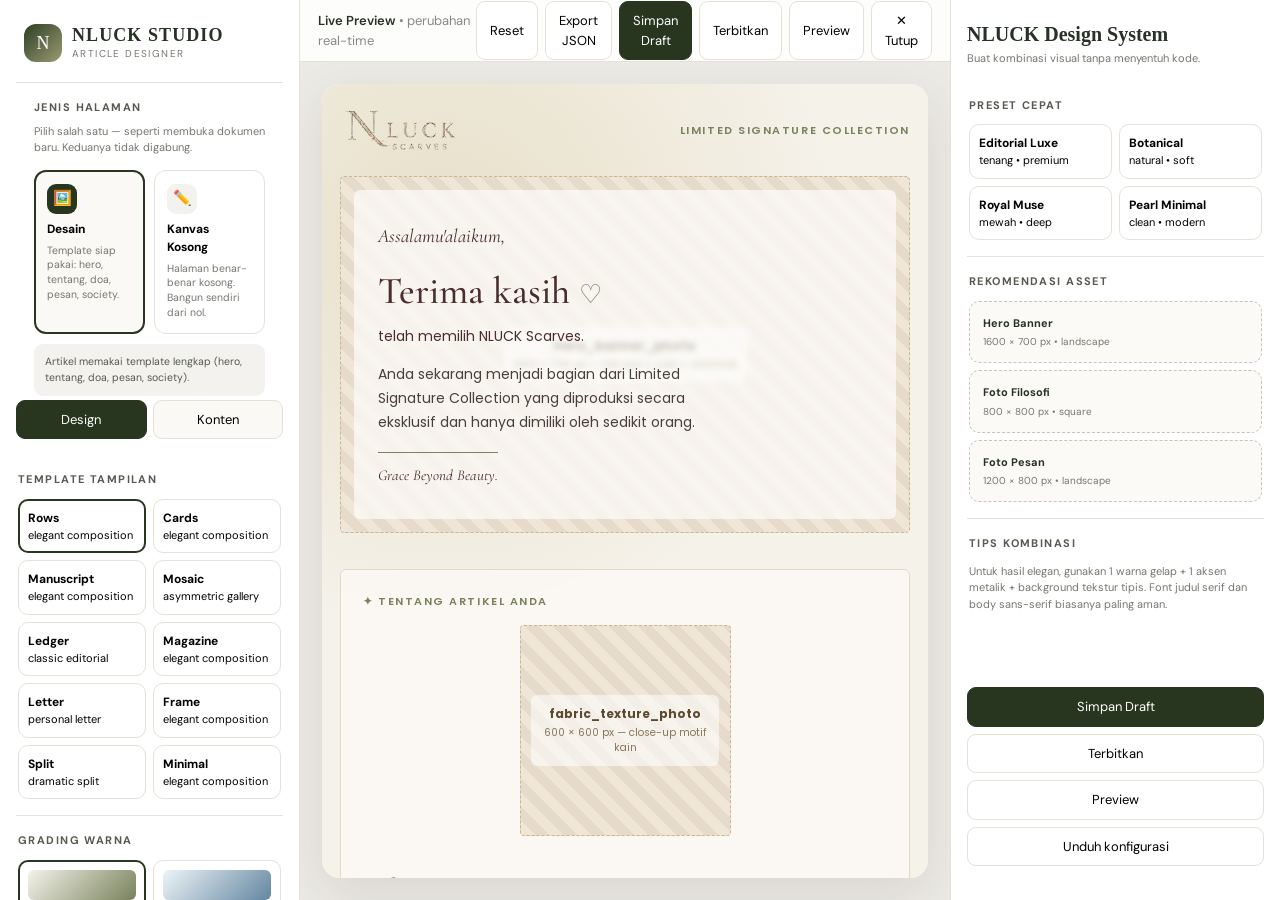
==== public/studio/admin.html @ c6d3f6ca "Initial commit - Nluck project" ====
<!DOCTYPE html>
<html lang="id">
<head>
<meta charset="UTF-8"><meta name="viewport" content="width=device-width,initial-scale=1.0">
<title>NLUCK Studio — Article Designer</title>
<link rel="preconnect" href="https://fonts.googleapis.com"><link href="https://fonts.googleapis.com/css2?family=Amiri:wght@400;700&family=Cormorant+Garamond:ital,wght@0,400;0,500;0,600;1,400;1,500&family=DM+Sans:wght@300;400;500;600;700&family=DM+Serif+Display&family=Libre+Baskerville:wght@400;700&family=Manrope:wght@300;400;500;600;700&family=Marcellus&family=Montserrat:wght@400;500;600;700&family=Playfair+Display:wght@400;500;600;700&family=Poppins:wght@300;400;500;600;700&family=Raleway:wght@400;500;600;700&family=Spectral:wght@400;500;600&display=swap" rel="stylesheet">
<style>
:root{--bg:#f3f1eb;--panel:#fff;--line:#e6e1d8;--ink:#273126;--muted:#77766f;--accent:#78825b;--dark:#28351f;--shadow:0 16px 50px rgba(36,38,30,.10)}
*{box-sizing:border-box} body{margin:0;background:var(--bg);color:var(--ink);font:13px/1.5 'DM Sans',sans-serif}button,input,select{font:inherit}.app{height:100vh;display:grid;grid-template-columns:300px minmax(520px,1fr) 330px;overflow:hidden}.sidebar,.inspector{background:#fff;overflow:auto}.sidebar{border-right:1px solid var(--line);padding:20px 16px}.inspector{border-left:1px solid var(--line);padding:20px 16px}.brand{display:flex;align-items:center;gap:10px;padding:4px 8px 20px}.brandmark{width:38px;height:38px;border-radius:12px;background:linear-gradient(135deg,#2e3e25,#9b9c72);color:#fff;display:grid;place-items:center;font-family:Georgia,serif;font-size:18px}.brand b{font:600 18px Georgia,serif;letter-spacing:.06em}.brand small{display:block;color:var(--muted);font-size:10px;letter-spacing:.14em;text-transform:uppercase}.nav{display:flex;gap:6px;margin-bottom:16px}.nav button{flex:1;border:1px solid var(--line);background:#faf9f6;padding:9px;border-radius:9px;cursor:pointer}.nav button.active{background:var(--dark);color:#fff;border-color:var(--dark)}.section{border-top:1px solid var(--line);padding:16px 2px}.section:first-of-type{border-top:0}.section h3{font-size:11px;letter-spacing:.13em;text-transform:uppercase;margin:0 0 11px;color:#555b50}.grid{display:grid;grid-template-columns:repeat(2,1fr);gap:7px}.swatch,.choice{border:1px solid var(--line);background:#fff;border-radius:10px;padding:9px;cursor:pointer;text-align:left}.swatch{min-height:68px;position:relative;overflow:hidden}.swatch i{display:block;height:30px;border-radius:6px;margin-bottom:7px}.swatch b{font-size:10.5px;font-weight:600}.swatch.active,.choice.active{border:2px solid var(--dark);padding:8px}.choices{display:grid;grid-template-columns:1fr 1fr;gap:7px}.choice{font-size:11px}.choice strong{display:block;font-size:12px}.palette{display:flex;flex-wrap:wrap;gap:7px}.color{width:28px;height:28px;border-radius:50%;border:2px solid #fff;box-shadow:0 0 0 1px var(--line);cursor:pointer}.color.active{box-shadow:0 0 0 2px var(--dark)}.fieldrow{display:grid;grid-template-columns:100px 1fr;gap:10px;align-items:center;margin:10px 0}.fieldrow label{font-size:11px;color:var(--muted)}.control{min-width:0;display:grid;grid-template-columns:1fr 48px;gap:8px;align-items:center}input[type=range]{width:100%}select,input[type=text],input[type=number]{width:100%;padding:9px;border:1px solid var(--line);border-radius:8px;background:#fff;outline:none}.value{font-size:10px;color:var(--accent);text-align:right}.toggle{display:flex;justify-content:space-between;align-items:center;padding:8px 0;font-size:11px}.toggle input{accent-color:var(--dark)}.preview{min-width:0;display:flex;flex-direction:column;background:#eceae4}.topbar{height:62px;background:rgba(255,255,255,.88);backdrop-filter:blur(12px);border-bottom:1px solid var(--line);display:flex;align-items:center;justify-content:space-between;padding:0 18px;z-index:3}.topbar .title{font-weight:600}.actions{display:flex;gap:7px}.btn{border:1px solid var(--line);background:#fff;padding:9px 13px;border-radius:9px;cursor:pointer}.btn.primary{background:var(--dark);color:#fff;border-color:var(--dark)}.canvas{flex:1;padding:22px;overflow:auto}.frame{max-width:1160px;margin:auto;background:#fff;border-radius:18px;box-shadow:var(--shadow);overflow:hidden;min-height:calc(100vh - 106px)}iframe{display:block;width:100%;height:calc(100vh - 106px);border:0;background:#fff;border-radius:18px}.inspector h2{font:600 20px Georgia,serif;margin:3px 0 4px}.hint{font-size:11px;color:var(--muted);margin:0 0 14px}.tabs{display:flex;gap:5px;margin:14px 0}.tabs button{flex:1;border:0;background:#f3f2ee;padding:8px;border-radius:8px;cursor:pointer;font-size:11px}.tabs button.active{background:var(--dark);color:#fff}.upload{border:1px dashed #c9c4b8;padding:13px;border-radius:10px;background:#fbfaf7}.upload b{display:block;font-size:11px}.upload span{display:block;color:var(--muted);font-size:10px;margin-top:3px}.upload input{margin-top:9px;width:100%}.asset-list{display:grid;gap:7px;margin-top:9px}.asset{border:1px solid var(--line);border-radius:9px;padding:9px;display:flex;align-items:center;gap:9px}.thumb{width:42px;height:42px;border-radius:7px;background:#eee;object-fit:cover}.asset small{display:block;color:var(--muted);font-size:9px}.savebox{position:sticky;bottom:0;background:linear-gradient(transparent,#fff 18%);padding-top:22px;margin-top:16px}.savebox .btn{width:100%;margin-top:7px}.toast{position:fixed;right:20px;bottom:20px;background:#28351f;color:#fff;padding:11px 15px;border-radius:10px;opacity:0;transform:translateY(8px);transition:.25s;pointer-events:none}.toast.show{opacity:1;transform:none}
@media(max-width:1050px){.app{grid-template-columns:250px minmax(480px,1fr)}.inspector{display:none}}@media(max-width:760px){.app{display:block;height:auto}.sidebar{display:none}.preview{min-height:100vh}.topbar{position:sticky;top:0}.canvas{padding:8px}iframe{height:calc(100vh - 78px)}}

.media-modal{position:fixed;inset:0;background:rgba(20,24,18,.48);backdrop-filter:blur(8px);z-index:99;display:none;align-items:center;justify-content:center;padding:24px}.media-modal.show{display:flex}.media-dialog{width:min(980px,96vw);height:min(720px,90vh);background:#fff;border-radius:18px;box-shadow:0 24px 70px rgba(0,0,0,.22);display:flex;flex-direction:column;overflow:hidden}.media-head{display:flex;align-items:center;gap:10px;padding:16px 18px;border-bottom:1px solid var(--line)}.media-head strong{font-size:15px}.media-search{flex:1;padding:10px 12px;border:1px solid var(--line);border-radius:9px}.media-grid{padding:16px;overflow:auto;display:grid;grid-template-columns:repeat(auto-fill,minmax(150px,1fr));gap:12px}.media-card{border:1px solid var(--line);border-radius:12px;padding:8px;background:#fff;cursor:pointer;text-align:left}.media-card:hover{border-color:var(--dark);box-shadow:0 6px 18px rgba(0,0,0,.08)}.media-card img{width:100%;aspect-ratio:1;object-fit:cover;border-radius:8px;background:#eee;display:block}.media-card b{display:block;font-size:10px;margin-top:7px;white-space:nowrap;overflow:hidden;text-overflow:ellipsis}.media-card small{display:block;color:var(--muted);font-size:9px;margin-top:2px}.media-empty{grid-column:1/-1;text-align:center;color:var(--muted);padding:50px}.media-close{margin-left:auto}
.mode-cards{display:grid;grid-template-columns:1fr 1fr;gap:9px;margin-top:2px}
.mode-card{border:1.5px solid var(--line);background:#fff;border-radius:12px;padding:13px 12px;cursor:pointer;text-align:left;display:flex;flex-direction:column;gap:6px}
.mode-card .mc-icon{width:30px;height:30px;border-radius:9px;background:#f3f2ee;display:grid;place-items:center;font-size:15px}
.mode-card b{font-size:12px;display:block}
.mode-card span{font-size:10.5px;color:var(--muted);line-height:1.4;display:block}
.mode-card.active{border-color:var(--dark);border-width:2px;padding:12px 11px;background:#faf9f5}
.mode-card.active .mc-icon{background:var(--dark);color:#fff}
.mode-banner{display:flex;align-items:flex-start;gap:8px;background:#f3f2ee;border-radius:9px;padding:10px 11px;margin-top:10px;font-size:10.5px;color:#555b50;line-height:1.5}
.nav-hidden{display:none!important}
.swatch,.choice,.btn,.color,.nav button,.asset,.mode-card{transition:box-shadow .15s ease,transform .15s ease,background .15s ease,border-color .15s ease}
.mode-card:hover{border-color:#cbbf9e;transform:translateY(-1px);box-shadow:0 6px 14px rgba(36,38,30,.07)}
.btn:hover{background:#f6f4ee;border-color:#cfc7b7}
.btn.primary:hover{background:#243219;border-color:#243219;box-shadow:0 6px 16px rgba(40,53,31,.25)}
.swatch:hover,.choice:hover{border-color:#cbbf9e;transform:translateY(-1px);box-shadow:0 6px 14px rgba(36,38,30,.07)}
.color:hover{transform:scale(1.1)}

/* ---------- BLOK SIAP PAKAI: compact, polished & responsive ---------- */
.block-grid{display:grid;grid-template-columns:repeat(2,minmax(0,1fr));gap:9px}
.block-choice{position:relative;display:flex;flex-direction:column;align-items:flex-start;gap:5px;min-width:0;min-height:88px;padding:12px 11px;border:1px solid var(--line);border-radius:12px;background:linear-gradient(180deg,#fff,#faf9f6);color:var(--ink);cursor:pointer;text-align:left;box-shadow:0 2px 7px rgba(36,38,30,.035);transition:border-color .15s ease,box-shadow .15s ease,transform .15s ease,background .15s ease}
.block-choice::before{content:'+';position:absolute;top:10px;right:10px;width:22px;height:22px;border-radius:7px;background:#f1efe8;color:var(--dark);display:grid;place-items:center;font-size:15px;font-weight:500;line-height:1}
.block-choice strong{display:block;padding-right:28px;font-size:12px;line-height:1.25;font-weight:650;letter-spacing:-.01em}
.block-choice span{display:block;color:var(--muted);font-size:10px;line-height:1.4;max-width:95%}
.block-choice:hover{border-color:#cbbf9e;background:#fff;transform:translateY(-1px);box-shadow:0 7px 16px rgba(36,38,30,.08)}
.block-choice:active{transform:translateY(0);box-shadow:0 3px 8px rgba(36,38,30,.06)}
.block-choice:focus-visible{outline:2px solid rgba(120,130,91,.35);outline-offset:2px}
#canvasBlockCount{font-size:10.5px;line-height:1.45;background:#f8f6f1!important;color:#68675f}
#canvasBlockCount b{color:var(--dark)}
#canvasPanel .section h3{display:flex;align-items:center;gap:8px}
#canvasPanel .section h3::before{content:'';width:4px;height:15px;border-radius:3px;background:var(--accent);display:block;flex:none}
#canvasPanel .section{padding-top:17px;padding-bottom:17px}
#canvasPanel .hint{line-height:1.55}
#canvasPanel .grid{gap:8px}
#canvasPanel .grid .choice{min-height:54px;display:flex;align-items:center;gap:7px;font-size:10.5px;line-height:1.25;background:#fbfaf7}
#canvasPanel .grid .choice strong{display:inline-grid;place-items:center;width:23px;height:23px;border-radius:7px;background:#f0eee8;color:var(--dark);font-size:15px;font-weight:500;flex:none}
#canvasPanel .grid .choice:hover{background:#fff}
@media(max-width:420px){.block-grid{gap:7px}.block-choice{min-height:82px;padding:10px 9px}.block-choice strong{font-size:11px}.block-choice span{font-size:9.5px}.block-choice::before{top:8px;right:8px;width:20px;height:20px}.section{padding-left:1px;padding-right:1px}}
@media(min-width:1051px){#canvasPanel .block-grid{grid-template-columns:1fr 1fr}}

.nav button:not(.active):hover{background:#f1efe8}
.asset:hover{border-color:#cbbf9e}
</style>
</head>
<body>
<div class="app">
<aside class="sidebar">
  <div class="brand"><div class="brandmark">N</div><div><b>NLUCK STUDIO</b><small>Article designer</small></div></div>
  <div class="section" id="modeSection" style="padding:16px 18px 4px">
    <h3 style="margin-top:0">Jenis Halaman</h3>
    <p class="hint" style="margin-top:-4px">Pilih salah satu — seperti membuka dokumen baru. Keduanya tidak digabung.</p>
    <div class="mode-cards" id="modeTabs">
      <button type="button" class="mode-card active" data-mode="template">
        <span class="mc-icon">🖼️</span>
        <b>Desain</b>
        <span>Template siap pakai: hero, tentang, doa, pesan, society.</span>
      </button>
      <button type="button" class="mode-card" data-mode="blank">
        <span class="mc-icon">✏️</span>
        <b>Kanvas Kosong</b>
        <span>Halaman benar-benar kosong. Bangun sendiri dari nol.</span>
      </button>
    </div>
    <div class="mode-banner" id="modeHint">Artikel memakai template lengkap (hero, tentang, doa, pesan, society).</div>
  </div>
  <div class="nav"><button class="active" data-panel="design">Design</button><button data-panel="content">Konten</button><button data-panel="canvas">Kanvas</button></div>
  <div id="designPanel">
    <div class="section"><h3>Template tampilan</h3><div class="choices" id="layouts"></div></div>
    <div class="section"><h3>Grading warna</h3><div class="grid" id="themes"></div></div>
    <div class="section"><h3>Warna aksen</h3><div class="palette" id="colors"></div></div>
    <div class="section"><h3>Background kreatif</h3><div class="choices" id="backgrounds"></div></div>
    <div class="section"><h3>Asset gambar</h3><div class="hint" style="margin-top:-5px">Logo NLUCK adalah logo tetap seperti referensi dan tidak dapat diganti oleh desain, tema, atau upload.</div><div class="upload"><b>Upload gambar baru</b><span>JPG/PNG/WebP • pilih slot gambar yang ingin diganti</span><select id="assetTarget" style="margin-top:8px"><option value="hero_banner_photo">Hero Banner</option><option value="fabric_texture_photo">Foto Filosofi</option><option value="pesan_photo">Foto Pesan</option><option value="theme_background_art">Background Tema</option><option value="icon_benefit_access">Ikon Benefit 1</option><option value="icon_benefit_discount">Ikon Benefit 2</option><option value="icon_benefit_voucher">Ikon Benefit 3</option><option value="icon_benefit_point">Ikon Benefit 4</option><option value="icon_benefit_gift">Ikon Benefit 5</option><option value="icon_doa_sprout">Ikon Doa 1</option><option value="icon_doa_leaf">Ikon Doa 2</option><option value="icon_doa_sparkle">Ikon Doa 3</option><option value="icon_doa_flower">Ikon Doa 4</option><option value="icon_doa_moon">Ikon Doa 5</option></select><input id="imageUpload" type="file" accept="image/png,image/jpeg,image/webp"> <button class="btn" type="button" id="openMediaPicker" style="margin-top:8px;width:100%">Pilih dari Media Library</button> </div><div class="asset-list" id="assetList"></div></div>
    <div class="section"><h3>Tipografi</h3>
      <div class="fieldrow"><label>Font judul</label><select id="titleFont"></select></div>
      <div class="fieldrow"><label>Font body</label><select id="bodyFont"></select></div>
      <div class="fieldrow"><label>Ukuran judul</label><div class="control"><input id="titleSize" type="range" min="24" max="64" value="38"><span class="value" id="titleSizeVal">38px</span></div></div>
      <div class="fieldrow"><label>Ukuran body</label><div class="control"><input id="bodySize" type="range" min="11" max="19" value="14"><span class="value" id="bodySizeVal">14px</span></div></div>
      <div class="fieldrow"><label>Line height</label><div class="control"><input id="lineHeight" type="range" min="1.25" max="2.2" step=".05" value="1.7"><span class="value" id="lineHeightVal">1.70</span></div></div>
      <div class="fieldrow"><label>Letter spacing</label><div class="control"><input id="letter" type="range" min="-0.02" max="0.12" step=".005" value="0"><span class="value" id="letterVal">0em</span></div></div>
      <div class="fieldrow"><label>Rata teks</label><select id="align"><option>left</option><option>center</option><option>right</option></select></div>
    </div>
    <div class="section"><h3>Nuansa layout</h3>
      <div class="toggle"><span>Rounded cards</span><input id="rounded" type="checkbox" checked></div>
      <div class="toggle"><span>Shadow lembut</span><input id="shadow" type="checkbox" checked></div>
      <div class="toggle"><span>Floral decoration</span><input id="floral" type="checkbox" checked></div>
      <div class="toggle"><span>Hero overlay</span><input id="overlay" type="checkbox" checked></div>
    </div>
    <div class="section"><h3>Ikon & ornamen</h3>
      <p class="hint">Lingkaran di daftar benefit dan ikon di bagian doa bisa dihapus, diganti gaya ikon, atau memakai gambar sendiri dari Media Library.</p>
      <div class="fieldrow"><label>Ikon benefit</label><select id="benefitIconStyle"><option value="none">Tanpa ikon</option><option value="circle">Lingkaran</option><option value="check">Check</option><option value="star">Bintang</option><option value="heart">Hati</option><option value="diamond">Diamond</option><option value="leaf">Daun</option></select></div>
      <div class="fieldrow"><label>Ikon doa</label><select id="doaIconStyle"><option value="none">Tanpa ikon</option><option value="circle">Lingkaran</option><option value="check">Check</option><option value="star">Bintang</option><option value="heart">Hati</option><option value="diamond">Diamond</option><option value="leaf">Daun</option></select></div>
      <div class="upload" style="margin-top:10px"><b>Custom icon</b><span>Pilih slot ikon di bawah, lalu upload atau ambil dari Media Library.</span><select id="iconTarget" style="margin-top:8px">
        <option value="icon_benefit_access">Benefit 1 · Early Access</option><option value="icon_benefit_discount">Benefit 2 · Diskon</option><option value="icon_benefit_voucher">Benefit 3 · Voucher</option><option value="icon_benefit_point">Benefit 4 · Poin</option><option value="icon_benefit_gift">Benefit 5 · Gift</option>
        <option value="icon_doa_sprout">Doa 1</option><option value="icon_doa_leaf">Doa 2</option><option value="icon_doa_sparkle">Doa 3</option><option value="icon_doa_flower">Doa 4</option><option value="icon_doa_moon">Doa 5</option>
      </select><input id="iconUpload" type="file" accept="image/png,image/jpeg,image/webp,image/svg+xml"><button class="btn" type="button" id="openIconMediaPicker" style="margin-top:8px;width:100%">Pilih Ikon dari Media Library</button><button class="btn" type="button" id="removeSelectedIcon" style="margin-top:7px;width:100%;color:#b34f45">Hapus custom icon slot ini</button></div>
    </div>
  </div>
  <div id="contentPanel" style="display:none">
    <div class="section"><h3>Isi artikel</h3><p class="hint">Klik teks langsung di preview untuk mengedit. Perubahan otomatis dikirim ke preview.</p><button class="btn" style="width:100%" onclick="focusFirstEditable()">Edit teks di preview</button></div>
  </div>
  <div id="canvasPanel" style="display:none">
    <div class="section">
      <h3>Kanvas bebas</h3>
      <p class="hint">Area kosong seukuran artikel. Kamu bisa mulai dari blok siap pakai seperti Hero, Filosofi, Doa, Quote, Foto + Teks, Benefit, dan Penutup. Setelah ditambahkan, setiap elemen tetap bisa digeser, diubah ukuran, diganti gambar, atau dihapus satu per satu.</p>
      <div class="toggle"><span>Latar transparan</span><input id="canvasTransparent" type="checkbox" checked></div>
      <div class="fieldrow" id="canvasBgRow"><label>Warna latar kanvas</label><input id="canvasBg" type="color" value="#ffffff"></div>
      <div class="fieldrow"><label>Lebar kanvas</label><div class="control"><input id="canvasWidth" type="range" min="320" max="4000" step="10"><span class="value" id="canvasWidthVal">1080px</span><input id="canvasWidthNum" type="number" min="320" max="4000" step="10" value="1080" style="width:82px"></div></div>
      <div class="fieldrow"><label>Tinggi kanvas</label><div class="control"><input id="canvasHeight" type="range" min="200" max="6000" step="10"><span class="value" id="canvasHeightVal">700px</span><input id="canvasHeightNum" type="number" min="200" max="6000" step="10" value="700" style="width:82px"></div></div>
      <div style="display:flex;gap:7px;margin-top:10px;flex-wrap:wrap">
        <button type="button" class="btn" id="addCanvasBtn" style="flex:1">＋ Canvas Baru</button>
        <button type="button" class="btn" id="dupCanvasBtn" style="flex:1">⧉ Duplikat Canvas</button>
      </div>
      <div id="canvasList" class="asset-list" style="margin-top:10px"></div>
      <div style="display:flex;gap:7px;margin-top:8px">
        <button type="button" class="btn" id="renameCanvasBtn" style="flex:1">✎ Ganti Nama</button>
        <button type="button" class="btn" id="delCanvasBtn" style="flex:1;color:#c85a50">✕ Hapus Canvas</button>
      </div>
      <div class="toggle" id="canvasSocietyRow" style="display:none"><span>Tampilkan form member (NLUCK Society) di bawah kanvas</span><input id="canvasShowSociety" type="checkbox" checked></div>
    </div>
    <div class="section">
      <h3>Blok siap pakai</h3>
      <p class="hint" style="margin-top:-5px">Cara cepat mulai — menambahkan beberapa elemen sekaligus dalam satu susunan, lalu bisa kamu geser/edit bebas seperti elemen lainnya.</p>
      <div id="canvasBlockCount" class="hint" style="margin:-2px 0 10px;padding:9px 10px;border:1px solid var(--line);border-radius:9px;background:#faf9f6">Belum ada blok. Setiap tombol di bawah dapat diklik berkali-kali untuk menambahkan blok baru.</div>
      <div class="block-grid">
        <button type="button" class="block-choice" id="fcAddHeroBlock"><strong>Hero</strong><span>gambar + judul + teks pembuka</span></button>
        <button type="button" class="block-choice" id="fcAddPhilosophyBlock"><strong>Filosofi</strong><span>judul + nilai + narasi panjang</span></button>
        <button type="button" class="block-choice" id="fcAddDoaBlock"><strong>Doa</strong><span>doa + pesan + quote</span></button>
        <button type="button" class="block-choice" id="fcAddQuoteBlock"><strong>Quote</strong><span>kutipan besar + aksen premium</span></button>
        <button type="button" class="block-choice" id="fcAddImageTextBlock"><strong>Foto + Teks</strong><span>foto + judul + cerita</span></button>
        <button type="button" class="block-choice" id="fcAddBenefitsBlock"><strong>Benefit</strong><span>3 keunggulan / manfaat</span></button>
        <button type="button" class="block-choice" id="fcAddAboutBlock"><strong>Tentang</strong><span>profil / pengenalan NLUCK</span></button>
        <button type="button" class="block-choice" id="fcAddStoryBlock"><strong>Cerita</strong><span>cerita panjang dengan foto</span></button>
        <button type="button" class="block-choice" id="fcAddTestimonialBlock"><strong>Testimoni</strong><span>kutipan pelanggan + nama</span></button>
        <button type="button" class="block-choice" id="fcAddCtaBlock"><strong>CTA</strong><span>ajakan + tombol / pesan akhir</span></button>
        <button type="button" class="block-choice" id="fcAddClosingBlock"><strong>Penutup</strong><span>pesan akhir + ucapan</span></button>
        <button type="button" class="block-choice" id="fcAddTitleBlock"><strong>Judul & Paragraf</strong><span>section teks panjang bebas</span></button>
      </div>
    </div>
    <div class="section">
      <h3>Tambah elemen satuan</h3>
      <div class="grid">
        <button type="button" class="choice" id="fcAddImage"><strong>+</strong>Gambar</button>
        <button type="button" class="choice" id="fcAddBox"><strong>+</strong>Kotak</button>
        <button type="button" class="choice" id="fcAddCircle"><strong>+</strong>Lingkaran</button>
        <button type="button" class="choice" id="fcAddText"><strong>+</strong>Teks</button>
      </div>
    </div>
    <div class="section">
      <h3>Elemen di kanvas</h3>
      <div id="canvasLayers" class="asset-list"><div class="hint">Belum ada elemen di kanvas.</div></div>
    </div>
    <div class="section" id="canvasInspector" style="display:none">
      <h3>Elemen terpilih</h3>
      <div id="canvasInspectorBody"></div>
      <div class="fieldrow"><label>Posisi X</label><div class="control"><input id="fcX" type="range" min="0" max="100" step="1"><span class="value" id="fcXVal">0%</span></div></div>
      <div class="fieldrow"><label>Posisi Y</label><div class="control"><input id="fcY" type="range" min="0" max="100" step="1"><span class="value" id="fcYVal">0%</span></div></div>
      <div class="fieldrow"><label>Lebar</label><div class="control"><input id="fcW" type="range" min="4" max="100" step="1"><span class="value" id="fcWVal">0%</span></div></div>
      <div class="fieldrow"><label>Tinggi</label><div class="control"><input id="fcH" type="range" min="4" max="100" step="1"><span class="value" id="fcHVal">0%</span></div></div>
      <div class="fieldrow"><label>Opacity</label><div class="control"><input id="fcOpacity" type="range" min="10" max="100" step="5"><span class="value" id="fcOpacityVal">100%</span></div></div>
      <div style="display:flex;gap:7px;margin-top:10px;flex-wrap:wrap">
        <button type="button" class="btn" id="fcBack" style="flex:1">⇩ Belakang</button>
        <button type="button" class="btn" id="fcFront" style="flex:1">⇧ Depan</button>
        <button type="button" class="btn" id="fcDup" style="flex:1">⧉ Duplikat</button>
        <button type="button" class="btn" id="fcDel" style="flex:1;color:#c85a50">✕ Hapus</button>
      </div>
    </div>
  </div>
</aside>
<main class="preview"><div class="topbar"><div class="title">Live Preview <span style="font-weight:400;color:#888">• perubahan real-time</span></div><div class="actions"><button class="btn" onclick="resetDesign()">Reset</button><button class="btn" onclick="exportConfig()">Export JSON</button><button class="btn primary" onclick="saveDesign()">Simpan Draft</button><button class="btn" onclick="publishDesign()">Terbitkan</button><button class="btn" onclick="previewArticle()">Preview</button><button class="btn" onclick="closeStudio()" title="Tutup Studio">✕ Tutup</button></div></div><div class="canvas"><div class="frame"><iframe id="preview" src="index.html?studio=1"></iframe></div></div></main>
<aside class="inspector"><h2>NLUCK Design System</h2><p class="hint">Buat kombinasi visual tanpa menyentuh kode.</p><div class="section"><h3>Preset cepat</h3><div class="choices"><button class="choice" onclick="preset('editorial')"><strong>Editorial Luxe</strong>tenang • premium</button><button class="choice" onclick="preset('botanical')"><strong>Botanical</strong>natural • soft</button><button class="choice" onclick="preset('royal')"><strong>Royal Muse</strong>mewah • deep</button><button class="choice" onclick="preset('pearl')"><strong>Pearl Minimal</strong>clean • modern</button></div></div><div class="section"><h3>Rekomendasi asset</h3><div class="upload"><b>Hero Banner</b><span>1600 × 700 px • landscape</span></div><div class="upload" style="margin-top:7px"><b>Foto Filosofi</b><span>800 × 800 px • square</span></div><div class="upload" style="margin-top:7px"><b>Foto Pesan</b><span>1200 × 800 px • landscape</span></div></div><div class="section"><h3>Tips kombinasi</h3><p class="hint">Untuk hasil elegan, gunakan 1 warna gelap + 1 aksen metalik + background tekstur tipis. Font judul serif dan body sans-serif biasanya paling aman.</p></div><div class="savebox"><button class="btn primary" onclick="saveDesign()">Simpan Draft</button><button class="btn" onclick="publishDesign()">Terbitkan</button><button class="btn" onclick="previewArticle()">Preview</button><button class="btn" onclick="exportConfig()">Unduh konfigurasi</button></div></aside>
</div><div class="toast" id="toast">Tersimpan</div>
<div class="media-modal" id="mediaModal" aria-hidden="true"><div class="media-dialog"><div class="media-head"><strong>Pilih Asset</strong><input id="mediaSearch" class="media-search" type="search" placeholder="Cari nama gambar…"><button class="btn media-close" type="button" id="closeMediaPicker">Tutup</button></div><div class="media-grid" id="mediaGrid"><div class="media-empty">Memuat media…</div></div></div></div>
<script>
const themes={
'infinia':{name:'Infinia',c:'#78825b',bg:'#f5f3eb',dark:'#2e3e25'},'azure-mist':{name:'Azure Mist',c:'#6386a1',bg:'#eef4f7',dark:'#29445a'},'marble-serenity':{name:'Marble Serenity',c:'#a48762',bg:'#eeece8',dark:'#343235'},'arctic-serenity':{name:'Arctic Serenity',c:'#6e9db8',bg:'#edf5f9',dark:'#244258'},'rosewood-blush':{name:'Rosewood Blush',c:'#9a655f',bg:'#f5ece9',dark:'#533536'},'jade-emerald':{name:'Jade Emerald',c:'#4f806c',bg:'#edf3ee',dark:'#25473b'},'sahara-dune':{name:'Sahara Dune',c:'#b08a58',bg:'#f4eee2',dark:'#493c2e'},'lavender-mist':{name:'Lavender Mist',c:'#8a779d',bg:'#f1edf5',dark:'#41384d'},'plum-velvet':{name:'Plum Velvet',c:'#79536f',bg:'#f0e9ef',dark:'#382738'},'sage-botanical':{name:'Sage Botanical',c:'#718267',bg:'#edf1e9',dark:'#344133'},'blush-ivory':{name:'Blush Ivory',c:'#b88984',bg:'#f7efed',dark:'#503a38'},'onyx-gold':{name:'Onyx Gold',c:'#b48b4d',bg:'#e9e7e2',dark:'#242421'}};
const layouts={rows:'Rows',cards:'Cards',manuscript:'Manuscript',mosaic:'Mosaic',ledger:'Ledger',magazine:'Magazine',letter:'Letter',frame:'Frame',split:'Split',minimal:'Minimal'};
const bgs={plain:['Plain','#f6f3ed'],glow:['Glow','radial-gradient(circle at 20% 20%,#e7dfc8,transparent 50%),#f5f2ea'],mesh:['Mesh','linear-gradient(135deg,#f3eee5 25%,transparent 25%),linear-gradient(315deg,#eee7d8 25%,transparent 25%),#f8f5ee'],aurora:['Aurora Wash','radial-gradient(circle at 20% 30%,#dbe9df,transparent 38%),radial-gradient(circle at 80% 20%,#d9e3ee,transparent 40%),#f6f4ef'],marble:['Marble Vein','linear-gradient(120deg,transparent 38%,#ded7ca 39%,transparent 41%),linear-gradient(35deg,#f8f6f1 25%,#ebe6dc 26%,#f8f6f1 60%)'],watercolor:['Watercolor','radial-gradient(circle at 15% 60%,#eadfd7,transparent 35%),radial-gradient(circle at 80% 35%,#e0e9df,transparent 38%),#f7f4ef'],silk:['Silk Sheen','linear-gradient(115deg,#f7f2e8 0%,#e5dccb 46%,#faf8f3 52%,#eee5d5 100%)'],linen:['Linen Grain','repeating-linear-gradient(0deg,#f1ece3 0,#f1ece3 2px,#eee8de 3px,#f1ece3 5px)'],botanical:['Botanical Line','radial-gradient(circle at 85% 15%,#dce6d6,transparent 28%),#f5f2ea'],arabesque:['Arabesque','repeating-radial-gradient(ellipse at 0 0,#efe8dc 0 5px,#f7f4ee 6px 14px)'],sand:['Sand Glow','radial-gradient(circle at 65% 45%,#ead7bb,transparent 38%),#f6efe4'],moon:['Moonlight','radial-gradient(circle at 75% 20%,#d9dce2,transparent 28%),#eef0ee']};
const fonts=['Cormorant Garamond','Playfair Display','DM Serif Display','Libre Baskerville','Marcellus','Spectral','Poppins','DM Sans','Manrope','Montserrat','Raleway','Amiri'];
const DEFAULT_CANVAS={id:'canvas_'+Date.now().toString(36),name:'Kanvas 1',transparent:true,background:'#ffffff',widthPx:1080,heightPx:700,elements:[]};
const DEFAULTS={theme:'infinia',layout:'rows',background:'glow',accent:'#78825b',titleFont:'Cormorant Garamond',bodyFont:'Poppins',titleSize:38,bodySize:14,lineHeight:1.7,letter:0,align:'left',rounded:true,shadow:true,floral:true,overlay:true,benefitIconStyle:'circle',doaIconStyle:'circle',assets:[],content:{},mode:'template',showSociety:true,canvases:[DEFAULT_CANVAS],activeCanvasId:DEFAULT_CANVAS.id,canvas:DEFAULT_CANVAS};
function fcId(){return 'el_'+Date.now().toString(36)+Math.random().toString(36).slice(2,6)}
function normalizeCanvas(raw){
  const c=(raw&&typeof raw==='object')?raw:{};
  const clamp=(v,d,min,max)=>{const n=Number(v);return Number.isFinite(n)?Math.min(max,Math.max(min,n)):d};
  return {
    id:(typeof c.id==='string'&&c.id)?c.id:('canvas_'+Date.now().toString(36)+Math.random().toString(36).slice(2,5)),
    name:(typeof c.name==='string'&&c.name.trim())?c.name.trim():'Kanvas',
    transparent:typeof c.transparent==='boolean'?c.transparent:true,
    background:(typeof c.background==='string'&&c.background)?c.background:'#ffffff',
    widthPx:clamp(c.widthPx,1080,320,2400),
    heightPx:clamp(c.heightPx,700,200,5000),
    elements:Array.isArray(c.elements)?c.elements.map(normalizeCanvasElement).filter(Boolean):[]
  };
}
function normalizeCanvases(raw){
  let list=Array.isArray(raw)?raw:[];
  if(!list.length && DEFAULTS.canvas) list=[DEFAULTS.canvas];
  list=list.map(normalizeCanvas);
  const activeId=(typeof state!=='undefined'&&state.activeCanvasId)||null;
  return {list,activeId:(activeId&&list.some(c=>c.id===activeId))?activeId:list[0].id};
}
function normalizeCanvasElement(e){
  if(!e||typeof e!=='object')return null;
  const type=['image','box','circle','text'].includes(e.type)?e.type:null;
  if(!type)return null;
  const clamp=(v,d,min,max)=>{const n=Number(v);return Number.isFinite(n)?Math.min(max,Math.max(min,n)):d};
  const o={id:(typeof e.id==='string'&&e.id)?e.id:fcId(),type,x:clamp(e.x,10,0,100),y:clamp(e.y,10,0,100),w:clamp(e.w,30,2,100),h:clamp(e.h,20,2,100),z:clamp(e.z,1,1,999),opacity:clamp(e.opacity,100,10,100)};
  if(typeof e.blockId==='string'&&e.blockId)o.blockId=e.blockId;
  if(typeof e.blockType==='string'&&e.blockType)o.blockType=e.blockType;
  if(type==='image'){o.src=typeof e.src==='string'?e.src:''}
  if(type==='box'||type==='circle'){o.bg=(typeof e.bg==='string'&&e.bg)?e.bg:'#78825b';o.radius=clamp(e.radius,type==='circle'?50:8,0,50)}
  if(type==='text'){o.text=typeof e.text==='string'?e.text:'Teks baru';o.fontFamily=fonts.includes(e.fontFamily)?e.fontFamily:'Poppins';o.fontSize=clamp(e.fontSize,16,8,96);o.color=(typeof e.color==='string'&&e.color)?e.color:'#28351f';o.align=['left','center','right'].includes(e.align)?e.align:'left';o.bold=!!e.bold}
  return o;
}
const urlParams=new URLSearchParams(location.search);
const articleId=urlParams.get('id')||'';
const storageKey=articleId?('nluckArticle_'+articleId):'nluckStudio';
const previewSrc='index.html?studio=1'+(articleId?('&id='+encodeURIComponent(articleId)):'');
const q=s=>document.querySelector(s);
const frame=()=>q('#preview')?.contentWindow;
let config={mediaJsonUrl:'/admin/media/json',mediaUploadUrl:'/admin/media',csrfToken:'',previewUrl:''};
let state=normalizeState(safeLocalState());
let autosaveTimer=null;

function safeLocalState(){try{return JSON.parse(localStorage.getItem(storageKey)||'{}')||{}}catch(_){return {}}}
function num(v,fallback,min,max){const n=Number(v);if(!Number.isFinite(n))return fallback;return Math.min(max,Math.max(min,n))}
function normalizeState(raw={}){
  const x={...DEFAULTS,...(raw||{})};
  x.titleSize=num(x.titleSize,DEFAULTS.titleSize,24,64);
  x.bodySize=num(x.bodySize,DEFAULTS.bodySize,11,19);
  x.lineHeight=num(x.lineHeight,DEFAULTS.lineHeight,1.25,2.2);
  x.letter=num(x.letter,DEFAULTS.letter,-0.02,0.12);
  x.titleFont=fonts.includes(x.titleFont)?x.titleFont:DEFAULTS.titleFont;
  x.bodyFont=fonts.includes(x.bodyFont)?x.bodyFont:DEFAULTS.bodyFont;
  x.align=['left','center','right'].includes(x.align)?x.align:DEFAULTS.align;
  x.theme=themes[x.theme]?x.theme:DEFAULTS.theme;
  x.layout=layouts[x.layout]?x.layout:DEFAULTS.layout;
  x.background=bgs[x.background]?x.background:DEFAULTS.background;
  x.accent=(typeof x.accent==='string'&&x.accent)?x.accent:DEFAULTS.accent;
  x.assets=Array.isArray(x.assets)?x.assets.filter(a=>a&&a.target&&a.url):[];
  x.content=(x.content&&typeof x.content==='object'&&!Array.isArray(x.content))?x.content:{};
  let rawCanvases=Array.isArray(x.canvases)?x.canvases:(x.canvas?[x.canvas]:[DEFAULT_CANVAS]);
  x.canvases=rawCanvases.map(normalizeCanvas);
  if(!x.canvases.length)x.canvases=[normalizeCanvas(DEFAULT_CANVAS)];
  x.activeCanvasId=(typeof x.activeCanvasId==='string'&&x.canvases.some(c=>c.id===x.activeCanvasId))?x.activeCanvasId:x.canvases[0].id;
  x.canvas=x.canvases.find(c=>c.id===x.activeCanvasId)||x.canvases[0];
  x.mode=x.mode==='blank'?'blank':'template';
  x.showSociety=typeof x.showSociety==='boolean'?x.showSociety:true;
  ['rounded','shadow','floral','overlay'].forEach(k=>x[k]=typeof x[k]==='boolean'?x[k]:DEFAULTS[k]);
  x.benefitIconStyle=['none','circle','check','star','heart','diamond','leaf'].includes(x.benefitIconStyle)?x.benefitIconStyle:DEFAULTS.benefitIconStyle;
  x.doaIconStyle=['none','circle','check','star','heart','diamond','leaf'].includes(x.doaIconStyle)?x.doaIconStyle:DEFAULTS.doaIconStyle;
  return x;
}
function persist(){try{localStorage.setItem(storageKey,JSON.stringify(state))}catch(_){}}
function send(){const f=frame();if(!f)return;try{f.postMessage({type:'NLUCK_DESIGN',design:state},'*');state.assets.forEach(asset=>f.postMessage({type:'NLUCK_ASSET',asset},'*'))}catch(e){console.error(e)}}
function stripHtml(html){if(!html)return'';const d=document.createElement('div');d.innerHTML=html;return(d.textContent||d.innerText||'').trim()}
function notifyParent(action='draft'){
  if(!articleId)return;
  const c=state.content||{};const hero=state.assets.find(a=>a.target==='hero_banner_photo');
  window.parent.postMessage({type:'NLUCK_ARTICLE_SAVE',id:articleId,meta:{title:stripHtml(c.hero_title)||stripHtml(c.collection_name)||'Artikel Tanpa Judul',subtitle:stripHtml(c.collection_badge_text)||stripHtml(c.hero_subtitle)||'',excerpt:stripHtml(c.hero_paragraph)||stripHtml(c.philosophy_paragraph_1)||'',thumbnail:hero?.url||null},design:state,action},'*');
}
function init(){
  if(articleId)q('.brand small').textContent='Mengedit artikel · '+articleId;
  q('#preview').src=previewSrc;
  q('#titleFont').innerHTML=fonts.map(f=>`<option value="${f}">${f}</option>`).join('');
  q('#bodyFont').innerHTML=fonts.map(f=>`<option value="${f}">${f}</option>`).join('');
  q('#themes').innerHTML=Object.entries(themes).map(([id,t])=>`<button type="button" class="swatch" data-id="${id}" onclick="setDesign('theme','${id}')"><i style="background:linear-gradient(135deg,${t.bg},${t.c})"></i><b>${t.name}</b></button>`).join('');
  q('#layouts').innerHTML=Object.entries(layouts).map(([id,n])=>`<button type="button" class="choice" data-id="${id}" onclick="setDesign('layout','${id}')"><strong>${n}</strong>${id==='mosaic'?'asymmetric gallery':id==='ledger'?'classic editorial':id==='letter'?'personal letter':id==='split'?'dramatic split':'elegant composition'}</button>`).join('');
  q('#colors').innerHTML=Object.values(themes).map(t=>`<button type="button" class="color" title="${t.name}" style="background:${t.c}" onclick="setDesign('accent','${t.c}')"></button>`).join('');
  q('#backgrounds').innerHTML=Object.entries(bgs).map(([id,v])=>`<button type="button" class="choice" data-id="${id}" onclick="setDesign('background','${id}')"><i style="display:block;height:30px;border-radius:6px;background:${v[1]};margin-bottom:6px"></i><strong>${v[0]}</strong></button>`).join('');
  syncUI();renderAssets();
  q('#preview').addEventListener('load',()=>{send();setTimeout(send,120);setTimeout(send,500)});
  document.querySelectorAll('.nav button').forEach(b=>b.addEventListener('click',()=>showPanel(b.dataset.panel)));
  ['titleFont','bodyFont','titleSize','bodySize','lineHeight','letter','align','rounded','shadow','floral','overlay','benefitIconStyle','doaIconStyle'].forEach(id=>q('#'+id).addEventListener('input',()=>{const el=q('#'+id);state[id]=el.type==='checkbox'?el.checked:el.value;state=normalizeState(state);syncUI();send();queueAutosave()}));
  q('#imageUpload').addEventListener('change',e=>handleUpload(e.target.files?.[0]));
  q('#openMediaPicker').addEventListener('click',()=>openMediaPicker('asset'));
  q('#openIconMediaPicker').addEventListener('click',()=>{q('#assetTarget').value=q('#iconTarget').value;openMediaPicker('asset')});
  q('#removeSelectedIcon').addEventListener('click',()=>removeAssetTarget(q('#iconTarget').value));
  q('#iconUpload').addEventListener('change',e=>{q('#assetTarget').value=q('#iconTarget').value;handleUpload(e.target.files?.[0])});
  q('#closeMediaPicker').addEventListener('click',closeMediaPicker);
  q('#mediaSearch').addEventListener('input',()=>{clearTimeout(window.__mediaSearchTimer);window.__mediaSearchTimer=setTimeout(loadMediaPicker,250)});
  q('#mediaModal').addEventListener('click',e=>{if(e.target===q('#mediaModal'))closeMediaPicker()});
  q('#canvasTransparent').addEventListener('change',()=>{state.canvas.transparent=q('#canvasTransparent').checked;q('#canvasBgRow').style.opacity=state.canvas.transparent?'.45':'1';persist();send();queueAutosave()});
  q('#canvasBg').addEventListener('input',()=>{state.canvas.background=q('#canvasBg').value;persist();send();queueAutosave()});
  q('#canvasHeight').addEventListener('input',()=>setCanvasDimension('height',q('#canvasHeight').value));
  q('#canvasHeightNum').addEventListener('input',()=>setCanvasDimension('height',q('#canvasHeightNum').value));
  q('#canvasWidth').addEventListener('input',()=>setCanvasDimension('width',q('#canvasWidth').value));
  q('#canvasWidthNum').addEventListener('input',()=>setCanvasDimension('width',q('#canvasWidthNum').value));
  q('#addCanvasBtn').addEventListener('click',addCanvas);
  q('#dupCanvasBtn').addEventListener('click',duplicateCanvas);
  q('#delCanvasBtn').addEventListener('click',deleteActiveCanvas);
  q('#renameCanvasBtn').addEventListener('click',renameActiveCanvas);
  q('#canvasShowSociety').addEventListener('change',()=>{state.showSociety=q('#canvasShowSociety').checked;persist();send();queueAutosave()});
  q('#modeTabs').querySelectorAll('.mode-card').forEach(b=>b.addEventListener('click',()=>setMode(b.dataset.mode)));
  q('#fcAddHeroBlock').addEventListener('click',addHeroBlock);
  q('#fcAddPhilosophyBlock').addEventListener('click',()=>addCanvasBlock('philosophy'));
  q('#fcAddDoaBlock').addEventListener('click',()=>addCanvasBlock('doa'));
  q('#fcAddQuoteBlock').addEventListener('click',()=>addCanvasBlock('quote'));
  q('#fcAddImageTextBlock').addEventListener('click',()=>addCanvasBlock('imageText'));
  q('#fcAddBenefitsBlock').addEventListener('click',()=>addCanvasBlock('benefits'));
  q('#fcAddAboutBlock').addEventListener('click',()=>addCanvasBlock('about'));
  q('#fcAddStoryBlock').addEventListener('click',()=>addCanvasBlock('story'));
  q('#fcAddTestimonialBlock').addEventListener('click',()=>addCanvasBlock('testimonial'));
  q('#fcAddCtaBlock').addEventListener('click',()=>addCanvasBlock('cta'));
  q('#fcAddClosingBlock').addEventListener('click',()=>addCanvasBlock('closing'));
  q('#fcAddTitleBlock').addEventListener('click',addTitleBlock);
  q('#fcAddImage').addEventListener('click',()=>addCanvasElement('image'));
  q('#fcAddBox').addEventListener('click',()=>addCanvasElement('box'));
  q('#fcAddCircle').addEventListener('click',()=>addCanvasElement('circle'));
  q('#fcAddText').addEventListener('click',()=>addCanvasElement('text'));
  const fcSliderMap={fcX:'x',fcY:'y',fcW:'w',fcH:'h',fcOpacity:'opacity'};
  Object.keys(fcSliderMap).forEach(id=>q('#'+id).addEventListener('input',()=>{
    if(!selectedCanvasId)return;
    const v=Number(q('#'+id).value);
    q('#'+id+'Val').textContent=Math.round(v)+'%';
    updateCanvasElement(selectedCanvasId,{[fcSliderMap[id]]:v});
  }));
  q('#fcFront').addEventListener('click',()=>{if(selectedCanvasId)reorderCanvasElement(selectedCanvasId,1)});
  q('#fcBack').addEventListener('click',()=>{if(selectedCanvasId)reorderCanvasElement(selectedCanvasId,-1)});
  q('#fcDup').addEventListener('click',()=>{if(selectedCanvasId)duplicateCanvasElement(selectedCanvasId)});
  q('#fcDel').addEventListener('click',()=>{if(selectedCanvasId)deleteCanvasElement(selectedCanvasId)});
  syncCanvasUI();
  setTimeout(send,250);setTimeout(send,900);
}
function showPanel(name){
  document.querySelectorAll('.nav button').forEach(b=>b.classList.toggle('active', b.dataset.panel===name));
  q('#designPanel').style.display=name==='design'?'block':'none';
  q('#contentPanel').style.display=name==='content'?'block':'none';
  q('#canvasPanel').style.display=name==='canvas'?'block':'none';
}
function setDesign(k,v){state[k]=v;state=normalizeState(state);syncUI();send();queueAutosave()}
function syncUI(){
  state=normalizeState(state);
  ['titleFont','bodyFont','align','benefitIconStyle','doaIconStyle'].forEach(k=>{const el=q('#'+k);if(el)el.value=state[k]});
  [['titleSize','titleSizeVal','px',0],['bodySize','bodySizeVal','px',0],['lineHeight','lineHeightVal','',2],['letter','letterVal','em',3]].forEach(([a,b,s,d])=>{q('#'+a).value=state[a];q('#'+b).textContent=Number(state[a]).toFixed(d)+s});
  ['rounded','shadow','floral','overlay'].forEach(k=>q('#'+k).checked=!!state[k]);
  document.querySelectorAll('.swatch').forEach(x=>x.classList.toggle('active',x.dataset.id===state.theme));
  document.querySelectorAll('#layouts .choice').forEach(x=>x.classList.toggle('active',x.dataset.id===state.layout));
  document.querySelectorAll('#backgrounds .choice').forEach(x=>x.classList.toggle('active',x.dataset.id===state.background));
  document.querySelectorAll('#colors .color').forEach(x=>x.classList.toggle('active',(x.getAttribute('onclick')||'').includes(state.accent)));
}
function preset(p){const presets={editorial:{theme:'marble-serenity',layout:'magazine',background:'marble',accent:'#a48762',titleFont:'Playfair Display',bodyFont:'DM Sans',titleSize:42},botanical:{theme:'sage-botanical',layout:'mosaic',background:'botanical',accent:'#718267',titleFont:'Cormorant Garamond',bodyFont:'Manrope',titleSize:40},royal:{theme:'plum-velvet',layout:'frame',background:'moon',accent:'#b48b4d',titleFont:'DM Serif Display',bodyFont:'Poppins',titleSize:44},pearl:{theme:'blush-ivory',layout:'minimal',background:'silk',accent:'#b88984',titleFont:'Marcellus',bodyFont:'DM Sans',titleSize:36}};state=normalizeState({...state,...presets[p]});syncUI();send();queueAutosave()}
function resetDesign(){state=normalizeState({});selectedCanvasId=null;persist();syncUI();renderAssets();syncCanvasUI();send();queueAutosave();toast('Desain direset')}
function saveDesign(action='draft'){persist();if(articleId)notifyParent(action);toast(action==='publish'?'Menerbitkan artikel…':(articleId?'Menyimpan draft…':'Desain tersimpan di browser'))}
function publishDesign(){saveDesign('publish')}
function previewArticle(){if(articleId)window.parent.postMessage({type:'NLUCK_ARTICLE_PREVIEW'},'*')}
function queueAutosave(){if(!articleId)return;clearTimeout(autosaveTimer);autosaveTimer=setTimeout(()=>saveDesign('draft'),1200)}
function closeStudio(){window.parent.postMessage({type:'NLUCK_ARTICLE_CLOSE'},'*')}
function exportConfig(){const blob=new Blob([JSON.stringify(state,null,2)],{type:'application/json'});const a=document.createElement('a');a.href=URL.createObjectURL(blob);a.download='nluck-design.json';a.click();setTimeout(()=>URL.revokeObjectURL(a.href),500)}
function toast(t){q('#toast').textContent=t;q('#toast').classList.add('show');clearTimeout(window.__toast);window.__toast=setTimeout(()=>q('#toast').classList.remove('show'),1800)}
function focusFirstEditable(){frame()?.postMessage({type:'NLUCK_FOCUS'},'*')}
function installAsset(asset){state.assets=state.assets.filter(a=>a.target!==asset.target);state.assets.push(asset);persist();renderAssets();sendAsset(asset);queueAutosave()}
function assetUrl(value){
  if(!value)return '';
  try{
    const u=new URL(String(value), location.href);
    if(['localhost','127.0.0.1','0.0.0.0'].includes(u.hostname)) return u.pathname+u.search+u.hash;
    return u.href;
  }catch(_){ return String(value); }
}
function normalizeDesignAssetUrls(){
  (state.assets||[]).forEach(a=>{if(a&&a.url)a.url=assetUrl(a.url)});
  (state.canvas?.elements||[]).forEach(el=>{if(el.type==='image'&&el.src)el.src=assetUrl(el.src)});
}
async function handleUpload(file,mode){
  if(!file)return;
  if(!/^image\/(png|jpeg|webp|svg\+xml)$/.test(file.type)){toast('Gunakan JPG, PNG, WebP atau SVG');return}
  if(file.size>5*1024*1024){toast('Ukuran maksimal gambar 5 MB');return}
  if(!config.mediaUploadUrl||!config.csrfToken){toast('Studio belum siap upload. Tunggu sebentar lalu coba lagi.');return}
  const fd=new FormData();fd.append('files[]',file);
  try{
    toast('Mengupload gambar…');
    const r=await fetch(config.mediaUploadUrl,{method:'POST',headers:{'X-CSRF-TOKEN':config.csrfToken,'Accept':'application/json'},body:fd});
    if(!r.ok){let message='Upload gagal';try{const j=await r.json();message=j.message||message}catch(_){}throw new Error(message)}
    const json=await r.json();const a=json.data?.[0];if(!a)throw new Error('Server tidak mengembalikan asset');
    a.url=assetUrl(a.url);
    if(mode==='canvas'){
      if(selectedCanvasId)updateCanvasElement(selectedCanvasId,{src:a.url});
      toast('Gambar berhasil diupload dan dipasang ✓');renderInspector();return;
    }
    const target=q('#assetTarget').value;
    installAsset({id:a.id,name:a.name,w:a.width||0,h:a.height||0,url:a.url,target});
    q('#imageUpload').value='';toast('Gambar berhasil diupload dan dipasang ✓');
  }catch(err){console.error(err);toast(err.message||'Upload gambar gagal')}
}
function sendAsset(asset){frame()?.postMessage({type:'NLUCK_ASSET',asset},'*')}
function removeAssetTarget(target){state.assets=state.assets.filter(a=>a.target!==target);persist();renderAssets();send();queueAutosave();toast('Custom icon dihapus ✓')}
function renderAssets(){q('#assetList').innerHTML=state.assets.length?state.assets.map((a,i)=>`<div class="asset"><img class="thumb" src="${a.url}" alt=""><div><b>${a.name||'Asset'}</b><small>${a.w||'?'} × ${a.h||'?'}px · ${a.target}</small></div><button type="button" class="btn" style="margin-left:auto;padding:5px 8px" data-remove-asset="${i}">×</button></div>`).join(''):'<div class="hint">Belum ada gambar khusus. Upload baru atau pilih dari Media Library.</div>';q('#assetList').querySelectorAll('[data-remove-asset]').forEach(btn=>btn.addEventListener('click',()=>{state.assets.splice(Number(btn.dataset.removeAsset),1);persist();renderAssets();send();queueAutosave()}))}
let mediaPickerMode='asset';
function activeCanvas(){return state.canvas}
function syncCanvasStateRef(){
  const found=(state.canvases||[]).find(c=>c.id===state.activeCanvasId);
  state.canvas=found||state.canvases[0];
  if(state.canvas)state.activeCanvasId=state.canvas.id;
}
function setCanvasDimension(axis,value){ const min=axis==='width'?320:200, max=axis==='width'?4000:6000; const v=Math.min(max,Math.max(min,Number(value)||min)); if(axis==='width'){state.canvas.widthPx=v;q('#canvasWidth').value=v;q('#canvasWidthNum').value=v;q('#canvasWidthVal').textContent=v+'px'}else{state.canvas.heightPx=v;q('#canvasHeight').value=v;q('#canvasHeightNum').value=v;q('#canvasHeightVal').textContent=v+'px'} persist();send();queueAutosave();renderCanvasList(); }
function addCanvas(){
  const n=(state.canvases||[]).length+1;
  const c=normalizeCanvas({id:'canvas_'+Date.now().toString(36)+Math.random().toString(36).slice(2,5),name:'Kanvas '+n,transparent:true,background:'#ffffff',widthPx:1080,heightPx:700,elements:[]});
  state.canvases.push(c); state.activeCanvasId=c.id; syncCanvasStateRef(); selectedCanvasId=null; persist(); syncCanvasUI(); renderCanvasList(); renderLayers(); renderInspector(); send(); queueAutosave(); toast('Canvas baru ditambahkan');
}
function duplicateCanvas(){
  const src=activeCanvas(); if(!src)return;
  const c=normalizeCanvas(JSON.parse(JSON.stringify(src))); c.id='canvas_'+Date.now().toString(36)+Math.random().toString(36).slice(2,5); c.name=src.name+' Copy'; c.elements=(c.elements||[]).map(e=>({...e,id:fcId()}));
  state.canvases.push(c); state.activeCanvasId=c.id; syncCanvasStateRef(); selectedCanvasId=null; persist(); syncCanvasUI(); renderCanvasList(); renderLayers(); renderInspector(); send(); queueAutosave(); toast('Canvas diduplikasi');
}
function deleteActiveCanvas(){
  if((state.canvases||[]).length<=1){toast('Minimal harus ada 1 canvas');return}
  const name=activeCanvas()?.name||'Canvas';
  state.canvases=state.canvases.filter(c=>c.id!==state.activeCanvasId); state.activeCanvasId=state.canvases[0].id; syncCanvasStateRef(); selectedCanvasId=null; persist(); syncCanvasUI(); renderCanvasList(); renderLayers(); renderInspector(); send(); queueAutosave(); toast(name+' dihapus');
}
function renameActiveCanvas(){
  const c=activeCanvas(); if(!c)return; const name=prompt('Nama canvas:',c.name||'Kanvas'); if(name===null)return; const clean=name.trim(); if(!clean)return; c.name=clean; persist(); renderCanvasList(); send(); queueAutosave();
}
function selectCanvas(id){
  if(!(state.canvases||[]).some(c=>c.id===id))return; state.activeCanvasId=id; syncCanvasStateRef(); selectedCanvasId=null; persist(); syncCanvasUI(); renderCanvasList(); renderLayers(); renderInspector(); send(); queueAutosave();
}
function renderCanvasList(){
  const wrap=q('#canvasList'); if(!wrap)return; const list=state.canvases||[];
  wrap.innerHTML=list.map((c,i)=>`<div class="asset" data-canvas-id="${c.id}" style="cursor:pointer${c.id===state.activeCanvasId?';border-color:var(--dark);border-width:2px':''}"><b style="flex:1">${i+1}. ${c.name}</b><small>${c.widthPx} × ${c.heightPx}px · ${(c.elements||[]).length} elemen</small></div>`).join('');
  wrap.querySelectorAll('[data-canvas-id]').forEach(el=>el.addEventListener('click',()=>selectCanvas(el.dataset.canvasId)));
}

/* ---------- KANVAS BEBAS: kelola elemen dari panel admin ---------- */
let selectedCanvasId=null;
const canvasLabels={image:'Gambar',box:'Kotak',circle:'Lingkaran',text:'Teks'};
function findCanvasEl(id){return (state.canvas.elements||[]).find(e=>e.id===id)}
function addCanvasElement(type){
  const maxZ=state.canvas.elements.length?Math.max(...state.canvas.elements.map(e=>e.z||1)):0;
  const base={id:fcId(),type,x:20,y:20,w:type==='text'?40:30,h:type==='text'?12:24,z:maxZ+1,opacity:100};
  if(type==='image')base.src='';
  if(type==='box'){base.bg='#78825b';base.radius=8}
  if(type==='circle'){base.bg='#78825b';base.radius=50}
  if(type==='text'){base.text='Teks baru';base.fontFamily='Poppins';base.fontSize=18;base.color='#28351f';base.align='left';base.bold=false}
  state.canvas.elements.push(base);
  state=normalizeState(state);
  selectedCanvasId=base.id;
  persist();renderLayers();renderInspector();send();queueAutosave();
  if(type==='image')openMediaPicker('canvas');
}
function updateCanvasElement(id,patch){
  const el=findCanvasEl(id);if(!el)return;
  Object.assign(el,patch);
  state=normalizeState(state);
  persist();send();queueAutosave();
  renderLayers();
}
function deleteCanvasElement(id){
  state.canvas.elements=(state.canvas.elements||[]).filter(e=>e.id!==id);
  if(selectedCanvasId===id)selectedCanvasId=null;
  persist();renderLayers();renderInspector();send();queueAutosave();
}
function duplicateCanvasElement(id){
  const el=findCanvasEl(id);if(!el)return;
  const copy={...el,id:fcId(),x:Math.min(100-el.w,el.x+4),y:Math.min(100-el.h,el.y+4)};
  state.canvas.elements.push(copy);
  state=normalizeState(state);
  selectedCanvasId=copy.id;
  persist();renderLayers();renderInspector();send();queueAutosave();
}
function reorderCanvasElement(id,dir){
  const el=findCanvasEl(id);if(!el)return;
  el.z=Math.max(1,(el.z||1)+dir);
  persist();renderLayers();send();queueAutosave();
}
function renderLayers(){
  const wrap=q('#canvasLayers');if(!wrap)return;
  const count=q('#canvasBlockCount');
  const all=(state.canvas.elements||[]);
  const blockIds=new Set(all.filter(e=>e.blockId).map(e=>e.blockId));
  const blockCount=blockIds.size;
  const freeCount=all.filter(e=>!e.blockId).length;
  if(count)count.innerHTML=blockCount||freeCount?`<b>${blockCount} blok</b>${freeCount?` + ${freeCount} elemen satuan`:''} di kanvas. Setiap tombol blok bisa diklik <b>berkali-kali</b>; blok baru otomatis ditambahkan di bawah blok sebelumnya.`:'Belum ada blok. Setiap tombol di bawah dapat diklik berkali-kali untuk menambahkan blok baru.';
  const els=(state.canvas.elements||[]).slice().sort((a,b)=>(b.z||1)-(a.z||1));
  wrap.innerHTML=els.length?els.map(e=>`<div class="asset" data-layer="${e.id}" style="cursor:pointer${e.id===selectedCanvasId?';border-color:var(--dark);border-width:2px':''}"><b style="flex:1;overflow:hidden;text-overflow:ellipsis;white-space:nowrap">${canvasLabels[e.type]||e.type}${e.type==='text'&&e.text?': '+e.text.slice(0,18):''}</b><button type="button" class="btn" style="margin-left:auto;padding:5px 8px" data-layer-del="${e.id}">×</button></div>`).join(''):'<div class="hint">Belum ada elemen di kanvas.</div>';
  wrap.querySelectorAll('[data-layer]').forEach(row=>row.addEventListener('click',e=>{if(e.target.closest('[data-layer-del]'))return;selectedCanvasId=row.dataset.layer;renderLayers();renderInspector();showPanel('canvas')}));
  wrap.querySelectorAll('[data-layer-del]').forEach(btn=>btn.addEventListener('click',e=>{e.stopPropagation();deleteCanvasElement(btn.dataset.layerDel)}));
}
function renderInspector(){
  const box=q('#canvasInspector');if(!box)return;
  const el=selectedCanvasId?findCanvasEl(selectedCanvasId):null;
  if(!el){box.style.display='none';return}
  box.style.display='block';
  q('#fcX').value=el.x;q('#fcXVal').textContent=Math.round(el.x)+'%';
  q('#fcY').value=el.y;q('#fcYVal').textContent=Math.round(el.y)+'%';
  q('#fcW').value=el.w;q('#fcWVal').textContent=Math.round(el.w)+'%';
  q('#fcH').value=el.h;q('#fcHVal').textContent=Math.round(el.h)+'%';
  q('#fcOpacity').value=el.opacity;q('#fcOpacityVal').textContent=Math.round(el.opacity)+'%';
  let html='';
  if(el.type==='image'){
    html=`<div class="upload"><b>Gambar elemen</b><span>${el.src?'Gambar terpasang':'Belum ada gambar'}</span><input id="fcImageUpload" type="file" accept="image/png,image/jpeg,image/webp" style="margin-top:8px"><button type="button" class="btn" id="fcReplaceImage" style="margin-top:8px;width:100%">Pilih dari Media Library</button></div>`;
  } else if(el.type==='box'||el.type==='circle'){
    html=`<div class="fieldrow"><label>Warna</label><input id="fcColor" type="color" value="${el.bg}"></div>`+(el.type==='box'?`<div class="fieldrow"><label>Sudut</label><div class="control"><input id="fcRadius" type="range" min="0" max="50" value="${el.radius}"><span class="value" id="fcRadiusVal">${el.radius}px</span></div></div>`:'');
  } else if(el.type==='text'){
    html=`<div class="fieldrow" style="grid-template-columns:1fr"><label>Teks</label></div><textarea id="fcText" rows="2" style="width:100%;padding:9px;border:1px solid var(--line);border-radius:8px;font:inherit;resize:vertical">${el.text}</textarea>
    <div class="fieldrow"><label>Font</label><select id="fcFont">${fonts.map(f=>`<option value="${f}"${f===el.fontFamily?' selected':''}>${f}</option>`).join('')}</select></div>
    <div class="fieldrow"><label>Ukuran</label><div class="control"><input id="fcFontSize" type="range" min="8" max="96" value="${el.fontSize}"><span class="value" id="fcFontSizeVal">${el.fontSize}px</span></div></div>
    <div class="fieldrow"><label>Warna teks</label><input id="fcTextColor" type="color" value="${el.color}"></div>
    <div class="fieldrow"><label>Rata teks</label><div class="tabs"><button type="button" class="${el.align==='left'?'active':''}" data-align="left">Kiri</button><button type="button" class="${el.align==='center'?'active':''}" data-align="center">Tengah</button><button type="button" class="${el.align==='right'?'active':''}" data-align="right">Kanan</button></div></div>
    <div class="toggle"><span>Tebal</span><input id="fcBold" type="checkbox" ${el.bold?'checked':''}></div>`;
  }
  q('#canvasInspectorBody').innerHTML=html;
  if(el.type==='image'){
    q('#fcReplaceImage').addEventListener('click',()=>openMediaPicker('canvas'));
    q('#fcImageUpload').addEventListener('change',e=>handleUpload(e.target.files?.[0],'canvas'));
  } else if(el.type==='box'||el.type==='circle'){
    q('#fcColor').addEventListener('input',e=>updateCanvasElement(el.id,{bg:e.target.value}));
    if(el.type==='box')q('#fcRadius').addEventListener('input',e=>{q('#fcRadiusVal').textContent=e.target.value+'px';updateCanvasElement(el.id,{radius:Number(e.target.value)})});
  } else if(el.type==='text'){
    q('#fcText').addEventListener('input',e=>updateCanvasElement(el.id,{text:e.target.value}));
    q('#fcFont').addEventListener('change',e=>updateCanvasElement(el.id,{fontFamily:e.target.value}));
    q('#fcFontSize').addEventListener('input',e=>{q('#fcFontSizeVal').textContent=e.target.value+'px';updateCanvasElement(el.id,{fontSize:Number(e.target.value)})});
    q('#fcTextColor').addEventListener('input',e=>updateCanvasElement(el.id,{color:e.target.value}));
    q('#fcBold').addEventListener('change',e=>updateCanvasElement(el.id,{bold:e.target.checked}));
    q('#canvasInspectorBody').querySelectorAll('[data-align]').forEach(b=>b.addEventListener('click',()=>{updateCanvasElement(el.id,{align:b.dataset.align});renderInspector()}));
  }
}
function syncCanvasUI(){
  syncCanvasStateRef(); renderCanvasList();
  if(q('#canvasWidth')){const v=state.canvas.widthPx||1080;q('#canvasWidth').value=v;q('#canvasWidthNum').value=v;q('#canvasWidthVal').textContent=v+'px'}
  if(q('#canvasHeight')){const v=state.canvas.heightPx||700;q('#canvasHeight').value=v;q('#canvasHeightNum').value=v;q('#canvasHeightVal').textContent=v+'px'}
  q('#modeTabs').querySelectorAll('button').forEach(b=>b.classList.toggle('active',b.dataset.mode===state.mode));
  q('#modeHint').textContent = state.mode==='blank'
    ? 'Halaman kosong total (seperti dokumen baru) — hanya logo NLUCK di atas. Semua isi diatur bebas lewat tab Kanvas.'
    : 'Artikel memakai template lengkap (hero, tentang, doa, pesan, society).';
  q('#canvasTransparent').checked=state.canvas.transparent;
  q('#canvasBgRow').style.opacity=state.canvas.transparent?'.45':'1';
  q('#canvasBg').value=state.canvas.background;
  q('#canvasHeight').value=state.canvas.heightPx;
  q('#canvasHeightVal').textContent=state.canvas.heightPx+'px';
  q('#canvasShowSociety').checked=state.showSociety;
  q('#canvasSocietyRow').style.display=state.mode==='blank'?'flex':'none';
  applyModeVisibility();
  renderLayers();renderInspector();
}
function applyModeVisibility(){
  const isBlank = state.mode==='blank';
  /* Desain & Kanvas Kosong adalah dua pilihan terpisah — bukan digabung.
     Tab yang tidak relevan untuk mode aktif disembunyikan total supaya
     tidak membingungkan, mirip memilih "Blank Document" di MS Word. */
  const designTab=document.querySelector('.nav button[data-panel="design"]');
  const contentTab=document.querySelector('.nav button[data-panel="content"]');
  const canvasTab=document.querySelector('.nav button[data-panel="canvas"]');
  designTab.classList.toggle('nav-hidden',isBlank);
  contentTab.classList.toggle('nav-hidden',isBlank);
  canvasTab.classList.toggle('nav-hidden',!isBlank);
  const activePanel=document.querySelector('.nav button.active')?.dataset.panel;
  if(isBlank && activePanel!=='canvas'){ showPanel('canvas'); }
  else if(!isBlank && activePanel==='canvas'){ showPanel('design'); }
}
function setMode(mode){
  state.mode=mode==='blank'?'blank':'template';
  syncCanvasUI();
  persist();send();queueAutosave();
}
function canvasNextY(blockHeightPx, gapPx=24){
  /*
   * Every click on a ready-made block MUST append a new section below the
   * existing content.  When the canvas needs to grow, keep the old elements
   * at the same pixel positions instead of compressing/moving them.
   */
  let height=Number(state.canvas.heightPx||700);
  const elements=state.canvas.elements||[];
  const bottomPx=elements.reduce((max,e)=>Math.max(max,((Number(e.y)||0)+(Number(e.h)||0))*height/100),0);
  const yPx=bottomPx+gapPx;
  const required=yPx+blockHeightPx+gapPx;
  if(required>height){
    const oldHeight=height;
    const newHeight=Math.min(3000,Math.max(height,Math.ceil(required/100)*100));
    if(newHeight>oldHeight){
      const scale=oldHeight/newHeight;
      elements.forEach(e=>{
        e.y=Number(e.y||0)*scale;
        e.h=Number(e.h||0)*scale;
      });
      state.canvas.heightPx=newHeight;
      height=newHeight;
    }
  }
  return Math.min(96,(yPx/height)*100);
}
function canvasBlockBase(type,x,y,w,h,z,extra={}){
  return {id:fcId(),type,x,y,w,h,z,opacity:100,...extra};
}
function addCanvasBlock(kind){
  const maxZ=state.canvas.elements.length?Math.max(...state.canvas.elements.map(e=>e.z||1)):0;
  const presets={
    philosophy:{height:250,title:'Filosofi NLUCK',body:['Kesederhanaan yang terasa indah.','Kami percaya setiap detail memiliki cerita dan setiap koleksi dibuat dengan niat yang baik.','Gunakan ruang ini untuk menjelaskan nilai, prinsip, atau makna di balik koleksi NLUCK.']},
    doa:{height:250,title:'Doa untuk Setiap Langkah',body:['Semoga setiap langkah membawa kebaikan, ketenangan, dan keberkahan.','Semoga apa yang kamu kenakan menjadi pengingat untuk menjaga hati dan terus bertumbuh.'],quote:'Bismillah untuk setiap langkah.'},
    quote:{height:170,title:'Satu kalimat yang ingin diingat',body:'Tuliskan kutipan, pesan singkat, atau kalimat khas NLUCK di sini.'},
    imageText:{height:260,title:'Cerita di Balik Koleksi',body:'Jelaskan inspirasi, material, motif, atau cerita yang ingin kamu sampaikan kepada pelanggan.'},
    benefits:{height:230,title:'Mengapa Memilih NLUCK?',body:['Material nyaman untuk menemani keseharian.','Desain thoughtful yang mudah dipadukan.','Dibuat dengan perhatian pada detail.']},
    about:{height:240,title:'Tentang NLUCK',body:'Kenalkan NLUCK, karakter brand, perjalanan singkat, dan alasan mengapa koleksi ini dibuat. Tulis sebanyak yang kamu butuhkan; ukuran blok dapat diperbesar setelah ditambahkan.'},
    story:{height:300,title:'Cerita di Balik Koleksi',body:'Gunakan blok ini untuk cerita yang lebih panjang: inspirasi, proses kreatif, material, makna motif, atau perjalanan sebuah koleksi.'},
    testimonial:{height:210,title:'Apa Kata Mereka',body:'“Koleksinya terasa personal, elegan, dan nyaman dipakai setiap hari.”',quote:'— Pelanggan NLUCK'},
    cta:{height:190,title:'Temukan Koleksi NLUCK',body:'Ajak pembaca melanjutkan ke katalog, menghubungi NLUCK, atau melakukan tindakan lain yang kamu inginkan.'},
    closing:{height:190,title:'Terima kasih sudah menjadi bagian dari NLUCK',body:'Tambahkan pesan penutup, ajakan melihat koleksi, atau kalimat hangat untuk pembaca.'}
  };
  const p=presets[kind]; if(!p)return;
  const topPct=canvasNextY(p.height);
  const canvasH=Number(state.canvas.heightPx||700);
  const add=(type,x,localY,w,localH,z,extra={})=>{
    const globalY=topPct + (localY/100*p.height/canvasH*100);
    const globalH=(localH/100*p.height/canvasH*100);
    return canvasBlockBase(type,x,globalY,w,globalH,z,extra);
  };
  const els=[];
  if(kind==='philosophy'){
    els.push(add('text',8,4,84,11,maxZ+1,{text:p.title,fontFamily:'Cormorant Garamond',fontSize:32,color:'#28351f',align:'center',bold:true}));
    els.push(add('box',35,18,30,1,maxZ+2,{bg:'#a48762',radius:2}));
    p.body.forEach((t,i)=>els.push(add('text',10,24+i*23,80,17,maxZ+3+i,{text:t,fontFamily:'Poppins',fontSize:13,color:'#3a3f34',align:i===0?'center':'left',bold:false})));
  } else if(kind==='doa'){
    els.push(add('text',8,2,84,9,maxZ+1,{text:'♡  DOA NLUCK  ♡',fontFamily:'Poppins',fontSize:11,color:'#a48762',align:'center',bold:true}));
    els.push(add('text',8,13,84,14,maxZ+2,{text:p.title,fontFamily:'Cormorant Garamond',fontSize:31,color:'#28351f',align:'center',bold:true}));
    p.body.forEach((t,i)=>els.push(add('text',12,32+i*18,76,14,maxZ+3+i,{text:t,fontFamily:'Poppins',fontSize:13,color:'#3a3f34',align:'center',bold:false})));
    els.push(add('box',12,70,76,22,maxZ+5,{bg:'#f3eee6',radius:10,opacity:100}));
    els.push(add('text',17,75,66,12,maxZ+6,{text:p.quote,fontFamily:'Cormorant Garamond',fontSize:18,color:'#5b4a3a',align:'center',bold:false}));
  } else if(kind==='quote'){
    els.push(add('box',5,3,90,94,maxZ+1,{bg:'#28351f',radius:14,opacity:100}));
    els.push(add('text',13,10,74,18,maxZ+2,{text:'“',fontFamily:'Cormorant Garamond',fontSize:46,color:'#d7b98a',align:'center',bold:false}));
    els.push(add('text',13,30,74,32,maxZ+3,{text:p.body,fontFamily:'Cormorant Garamond',fontSize:23,color:'#f3e7dd',align:'center',bold:false}));
    els.push(add('text',25,76,50,10,maxZ+4,{text:'NLUCK · GRACE BEYOND BEAUTY',fontFamily:'Poppins',fontSize:9,color:'#d7b98a',align:'center',bold:true}));
  } else if(kind==='imageText'){
    els.push(add('image',7,4,42,92,maxZ+1,{src:''}));
    els.push(add('text',54,9,39,14,maxZ+2,{text:p.title,fontFamily:'Cormorant Garamond',fontSize:29,color:'#28351f',align:'left',bold:true}));
    els.push(add('text',54,28,39,43,maxZ+3,{text:p.body,fontFamily:'Poppins',fontSize:13,color:'#3a3f34',align:'left',bold:false}));
    els.push(add('text',54,78,39,9,maxZ+4,{text:'READ · REFLECT · REMEMBER',fontFamily:'Poppins',fontSize:9,color:'#a48762',align:'left',bold:true}));
  } else if(kind==='benefits'){
    els.push(add('text',8,4,84,12,maxZ+1,{text:p.title,fontFamily:'Cormorant Garamond',fontSize:30,color:'#28351f',align:'center',bold:true}));
    p.body.forEach((t,i)=>{
      const yy=23+i*23;
      els.push(add('circle',10,yy,8,9,maxZ+2+i,{bg:'#a48762',radius:50,opacity:100}));
      els.push(add('text',22,yy-1,68,14,maxZ+5+i,{text:t,fontFamily:'Poppins',fontSize:13,color:'#3a3f34',align:'left',bold:false}));
    });
  } else if(kind==='about'){
    els.push(add('text',8,5,84,14,maxZ+1,{text:p.title,fontFamily:'Cormorant Garamond',fontSize:31,color:'#28351f',align:'left',bold:true}));
    els.push(add('box',8,23,20,1,maxZ+2,{bg:'#a48762',radius:2}));
    els.push(add('text',8,30,84,52,maxZ+3,{text:p.body,fontFamily:'Poppins',fontSize:14,color:'#3a3f34',align:'left',bold:false}));
    els.push(add('text',8,84,84,8,maxZ+4,{text:'NLUCK · STORY · VALUES · PURPOSE',fontFamily:'Poppins',fontSize:9,color:'#a48762',align:'left',bold:true}));
  } else if(kind==='story'){
    els.push(add('image',7,4,38,92,maxZ+1,{src:''}));
    els.push(add('text',50,7,43,14,maxZ+2,{text:p.title,fontFamily:'Cormorant Garamond',fontSize:29,color:'#28351f',align:'left',bold:true}));
    els.push(add('text',50,28,43,52,maxZ+3,{text:p.body,fontFamily:'Poppins',fontSize:13,color:'#3a3f34',align:'left',bold:false}));
    els.push(add('text',50,83,43,8,maxZ+4,{text:'A STORY WORTH REMEMBERING',fontFamily:'Poppins',fontSize:9,color:'#a48762',align:'left',bold:true}));
  } else if(kind==='testimonial'){
    els.push(add('box',8,8,84,82,maxZ+1,{bg:'#f3eee6',radius:14,opacity:100}));
    els.push(add('text',14,15,72,16,maxZ+2,{text:'“',fontFamily:'Cormorant Garamond',fontSize:42,color:'#a48762',align:'center',bold:false}));
    els.push(add('text',15,33,70,30,maxZ+3,{text:p.body,fontFamily:'Cormorant Garamond',fontSize:21,color:'#3a3f34',align:'center',bold:false}));
    els.push(add('text',20,69,60,10,maxZ+4,{text:p.quote,fontFamily:'Poppins',fontSize:10,color:'#77766f',align:'center',bold:true}));
  } else if(kind==='cta'){
    els.push(add('text',8,8,84,16,maxZ+1,{text:p.title,fontFamily:'Cormorant Garamond',fontSize:30,color:'#28351f',align:'center',bold:true}));
    els.push(add('text',14,30,72,34,maxZ+2,{text:p.body,fontFamily:'Poppins',fontSize:13,color:'#3a3f34',align:'center',bold:false}));
    els.push(add('box',31,70,38,17,maxZ+3,{bg:'#28351f',radius:9,opacity:100}));
    els.push(add('text',35,74,30,9,maxZ+4,{text:'LIHAT KOLEKSI  →',fontFamily:'Poppins',fontSize:10,color:'#ffffff',align:'center',bold:true}));
  } else if(kind==='closing'){
    els.push(add('text',8,8,84,16,maxZ+1,{text:p.title,fontFamily:'Cormorant Garamond',fontSize:29,color:'#28351f',align:'center',bold:true}));
    els.push(add('text',12,29,76,35,maxZ+2,{text:p.body,fontFamily:'Poppins',fontSize:13,color:'#3a3f34',align:'center',bold:false}));
    els.push(add('text',25,73,50,11,maxZ+3,{text:'Terima kasih ♡',fontFamily:'Cormorant Garamond',fontSize:19,color:'#a48762',align:'center',bold:false}));
  }
  const blockId=fcId();
  els.forEach(el=>{el.blockId=blockId;el.blockType=kind});
  state.canvas.elements.push(...els);
  state=normalizeState(state);
  selectedCanvasId=els.find(e=>e.type==='image')?.id || els[0]?.id || null;
  persist();renderLayers();renderInspector();send();queueAutosave();
  if(kind==='imageText')openMediaPicker('canvas');
  toast((p.title||'Blok')+' ditambahkan ✓');
}
function addHeroBlock(){
  const maxZ=state.canvas.elements.length?Math.max(...state.canvas.elements.map(e=>e.z||1)):0;
  const blockHeight=360;
  const y=canvasNextY(blockHeight);
  const canvasH=Number(state.canvas.heightPx||700);
  const add=(type,x,localY,w,localH,z,extra={})=>canvasBlockBase(type,x,y+(localY/100*blockHeight/canvasH*100),w,(localH/100*blockHeight/canvasH*100),z,extra);
  const img=add('image',0,0,100,54,maxZ+1,{src:''});
  const title=add('text',8,60,84,12,maxZ+2,{text:'Judul Hero Kamu',fontFamily:'Cormorant Garamond',fontSize:34,color:'#28351f',align:'center',bold:true});
  const sub=add('text',12,75,76,16,maxZ+3,{text:'Tulis kalimat pembuka atau ajakan di sini.',fontFamily:'Poppins',fontSize:14,color:'#555b50',align:'center',bold:false});
  const blockId=fcId();[img,title,sub].forEach(el=>{el.blockId=blockId;el.blockType='hero'});
  state.canvas.elements.push(img,title,sub);
  state=normalizeState(state);selectedCanvasId=img.id;
  persist();renderLayers();renderInspector();send();queueAutosave();openMediaPicker('canvas');toast('Blok Hero ditambahkan ✓');
}
function addTitleBlock(){
  const maxZ=state.canvas.elements.length?Math.max(...state.canvas.elements.map(e=>e.z||1)):0;
  const blockHeight=180;
  const y=canvasNextY(blockHeight);
  const canvasH=Number(state.canvas.heightPx||700);
  const add=(type,x,localY,w,localH,z,extra={})=>canvasBlockBase(type,x,y+(localY/100*blockHeight/canvasH*100),w,(localH/100*blockHeight/canvasH*100),z,extra);
  const title=add('text',8,8,84,16,maxZ+1,{text:'Judul Baru',fontFamily:'Cormorant Garamond',fontSize:30,color:'#28351f',align:'left',bold:true});
  const body=add('text',8,30,84,48,maxZ+2,{text:'Tulis paragraf penjelasan di sini. Klik lalu geser/tarik sudutnya untuk mengatur ukuran.',fontFamily:'Poppins',fontSize:14,color:'#3a3f34',align:'left',bold:false});
  const blockId=fcId();[title,body].forEach(el=>{el.blockId=blockId;el.blockType='title'});
  state.canvas.elements.push(title,body);
  state=normalizeState(state);selectedCanvasId=title.id;
  persist();renderLayers();renderInspector();send();queueAutosave();toast('Blok Judul ditambahkan ✓');
}
function openMediaPicker(mode){mediaPickerMode=mode||'asset';q('#mediaModal').classList.add('show');q('#mediaModal').setAttribute('aria-hidden','false');loadMediaPicker();q('#mediaSearch').focus()}
function closeMediaPicker(){q('#mediaModal').classList.remove('show');q('#mediaModal').setAttribute('aria-hidden','true')}
async function loadMediaPicker(){const grid=q('#mediaGrid');grid.innerHTML='<div class="media-empty">Memuat media…</div>';try{const query=q('#mediaSearch').value.trim();const sep=config.mediaJsonUrl.includes('?')?'&':'?';const url=config.mediaJsonUrl+(query?sep+'q='+encodeURIComponent(query):'');const r=await fetch(url,{headers:{Accept:'application/json'}});if(!r.ok)throw new Error('Media Library gagal dimuat');const json=await r.json();if(!json.data?.length){grid.innerHTML='<div class="media-empty">Belum ada asset. Gunakan Upload gambar baru untuk menambah gambar.</div>';return}grid.innerHTML=json.data.map((a,i)=>`<button class="media-card" type="button" data-media-index="${i}"><img src="${assetUrl(a.url)}" alt=""><b title="${a.name}">${a.name}</b><small>${a.mime_type||'image'}</small></button>`).join('');grid.querySelectorAll('[data-media-index]').forEach(el=>el.addEventListener('click',()=>selectMedia(json.data[Number(el.dataset.mediaIndex)])))}catch(err){console.error(err);grid.innerHTML='<div class="media-empty">'+(err.message||'Media Library tidak dapat dimuat.')+'</div>'}}
function selectMedia(asset){
  if(mediaPickerMode==='canvas'){
    if(selectedCanvasId)updateCanvasElement(selectedCanvasId,{src:assetUrl(asset.url)});
    closeMediaPicker();toast('Gambar kanvas dipasang ✓');renderInspector();return;
  }
  const target=q('#assetTarget').value;installAsset({id:asset.id,name:asset.name,w:asset.width||0,h:asset.height||0,url:assetUrl(asset.url),target});closeMediaPicker();toast('Asset dari Media Library dipasang ✓')
}
window.addEventListener('message',e=>{
  if(!e.data)return;
  if(e.data.type==='NLUCK_CONFIG'){config={...config,...e.data.config};return}
  if(e.data.type==='NLUCK_CONTENT_CHANGED'){state.content=e.data.content||{};persist();queueAutosave();return}
  if(e.data.type==='NLUCK_LOAD_DESIGN'){state=normalizeState(e.data.design||{});persist();syncUI();renderAssets();syncCanvasUI();send();return}
  if(e.data.type==='NLUCK_SERVER_SAVED'){toast(e.data.action==='publish'?'Artikel terbit ✓':'Tersimpan ke server ✓');return}
  if(e.data.type==='NLUCK_SERVER_SAVE_FAILED'){toast('Gagal menyimpan ke server');return}
  if(e.data.type==='NLUCK_CANVAS_ELEMENT_MOVED'){
    const el=findCanvasEl(e.data.id);
    if(el){el.x=e.data.x;el.y=e.data.y;el.w=e.data.w;el.h=e.data.h;persist();queueAutosave();if(selectedCanvasId===e.data.id)renderInspector();renderLayers()}
    return;
  }
  if(e.data.type==='NLUCK_CANVAS_SELECT'){
    selectedCanvasId=e.data.id||null;
    renderLayers();renderInspector();
    if(selectedCanvasId)showPanel('canvas');
    return;
  }
});
init();
</script>
</body></html>
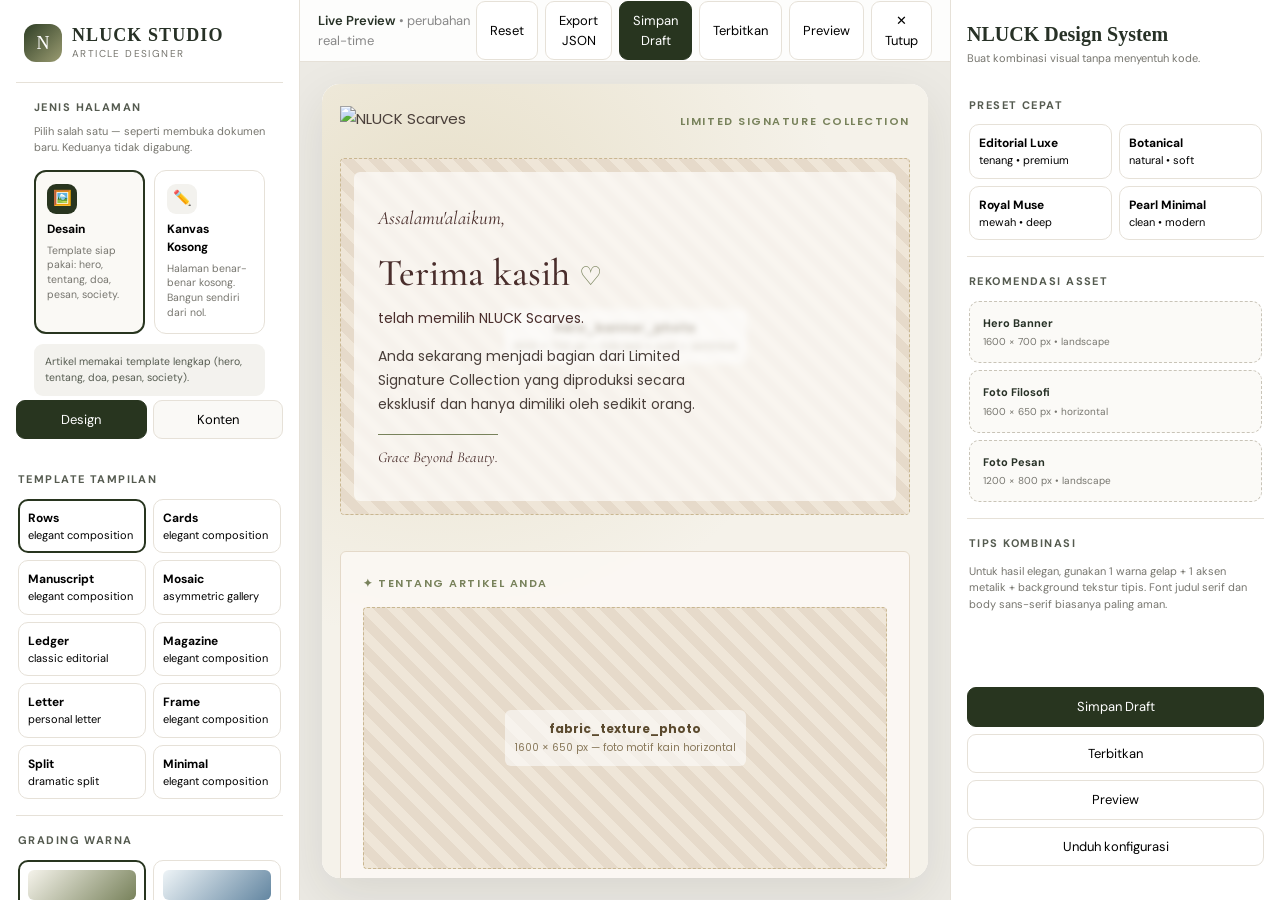
==== commit c64f76a7: "gambar artikel" ====
--- a/public/studio/admin.html
+++ b/public/studio/admin.html
@@ -177,7 +177,7 @@
   </div>
 </aside>
 <main class="preview"><div class="topbar"><div class="title">Live Preview <span style="font-weight:400;color:#888">• perubahan real-time</span></div><div class="actions"><button class="btn" onclick="resetDesign()">Reset</button><button class="btn" onclick="exportConfig()">Export JSON</button><button class="btn primary" onclick="saveDesign()">Simpan Draft</button><button class="btn" onclick="publishDesign()">Terbitkan</button><button class="btn" onclick="previewArticle()">Preview</button><button class="btn" onclick="closeStudio()" title="Tutup Studio">✕ Tutup</button></div></div><div class="canvas"><div class="frame"><iframe id="preview" src="index.html?studio=1"></iframe></div></div></main>
-<aside class="inspector"><h2>NLUCK Design System</h2><p class="hint">Buat kombinasi visual tanpa menyentuh kode.</p><div class="section"><h3>Preset cepat</h3><div class="choices"><button class="choice" onclick="preset('editorial')"><strong>Editorial Luxe</strong>tenang • premium</button><button class="choice" onclick="preset('botanical')"><strong>Botanical</strong>natural • soft</button><button class="choice" onclick="preset('royal')"><strong>Royal Muse</strong>mewah • deep</button><button class="choice" onclick="preset('pearl')"><strong>Pearl Minimal</strong>clean • modern</button></div></div><div class="section"><h3>Rekomendasi asset</h3><div class="upload"><b>Hero Banner</b><span>1600 × 700 px • landscape</span></div><div class="upload" style="margin-top:7px"><b>Foto Filosofi</b><span>800 × 800 px • square</span></div><div class="upload" style="margin-top:7px"><b>Foto Pesan</b><span>1200 × 800 px • landscape</span></div></div><div class="section"><h3>Tips kombinasi</h3><p class="hint">Untuk hasil elegan, gunakan 1 warna gelap + 1 aksen metalik + background tekstur tipis. Font judul serif dan body sans-serif biasanya paling aman.</p></div><div class="savebox"><button class="btn primary" onclick="saveDesign()">Simpan Draft</button><button class="btn" onclick="publishDesign()">Terbitkan</button><button class="btn" onclick="previewArticle()">Preview</button><button class="btn" onclick="exportConfig()">Unduh konfigurasi</button></div></aside>
+<aside class="inspector"><h2>NLUCK Design System</h2><p class="hint">Buat kombinasi visual tanpa menyentuh kode.</p><div class="section"><h3>Preset cepat</h3><div class="choices"><button class="choice" onclick="preset('editorial')"><strong>Editorial Luxe</strong>tenang • premium</button><button class="choice" onclick="preset('botanical')"><strong>Botanical</strong>natural • soft</button><button class="choice" onclick="preset('royal')"><strong>Royal Muse</strong>mewah • deep</button><button class="choice" onclick="preset('pearl')"><strong>Pearl Minimal</strong>clean • modern</button></div></div><div class="section"><h3>Rekomendasi asset</h3><div class="upload"><b>Hero Banner</b><span>1600 × 700 px • landscape</span></div><div class="upload" style="margin-top:7px"><b>Foto Filosofi</b><span>1600 × 650 px • horizontal</span></div><div class="upload" style="margin-top:7px"><b>Foto Pesan</b><span>1200 × 800 px • landscape</span></div></div><div class="section"><h3>Tips kombinasi</h3><p class="hint">Untuk hasil elegan, gunakan 1 warna gelap + 1 aksen metalik + background tekstur tipis. Font judul serif dan body sans-serif biasanya paling aman.</p></div><div class="savebox"><button class="btn primary" onclick="saveDesign()">Simpan Draft</button><button class="btn" onclick="publishDesign()">Terbitkan</button><button class="btn" onclick="previewArticle()">Preview</button><button class="btn" onclick="exportConfig()">Unduh konfigurasi</button></div></aside>
 </div><div class="toast" id="toast">Tersimpan</div>
 <div class="media-modal" id="mediaModal" aria-hidden="true"><div class="media-dialog"><div class="media-head"><strong>Pilih Asset</strong><input id="mediaSearch" class="media-search" type="search" placeholder="Cari nama gambar…"><button class="btn media-close" type="button" id="closeMediaPicker">Tutup</button></div><div class="media-grid" id="mediaGrid"><div class="media-empty">Memuat media…</div></div></div></div>
 <script>
